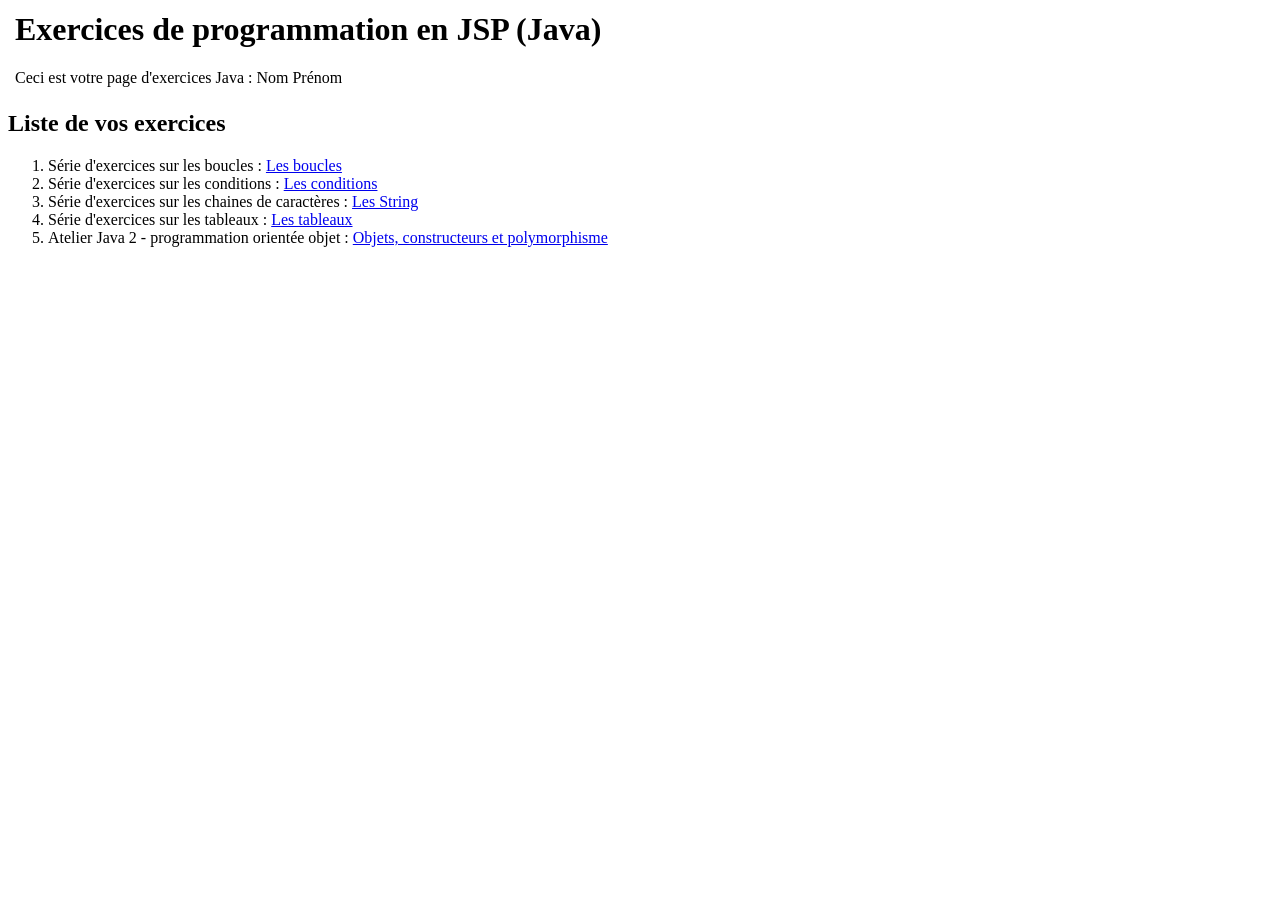
==== index.html @ 51e66d0b "Ajouter l'atelier Java 2 POO" ====
<html>
<head>
<title>Java</title>
<meta charset="UTF-8">  
</head>
<body bgcolor=white>

<table border="0">
<tr>
<td>
</td>
<td>
<h1>Exercices de programmation en JSP (Java)</h1>
<p>Ceci est votre page d'exercices Java : Nom Prénom
</td>
</tr>
</table>
<h2>Liste de vos exercices</h2>
<p>
<ol>
<li>Série d'exercices sur les boucles : <a href="lesboucles.jsp"> Les boucles</a>
<li>Série d'exercices sur les conditions : <a href="lesconditions.jsp"> Les conditions</a>
<li>Série d'exercices sur les chaines de caractères : <a href="leschaines.jsp"> Les String</a>
<li>Série d'exercices sur les tableaux : <a href="lestableaux.jsp"> Les tableaux</a>
<li>Atelier Java 2 - programmation orientée objet : <a href="ATELIER_JAVA2_2026/index.html"> Objets, constructeurs et polymorphisme</a>
</ol>

</body>
</html>
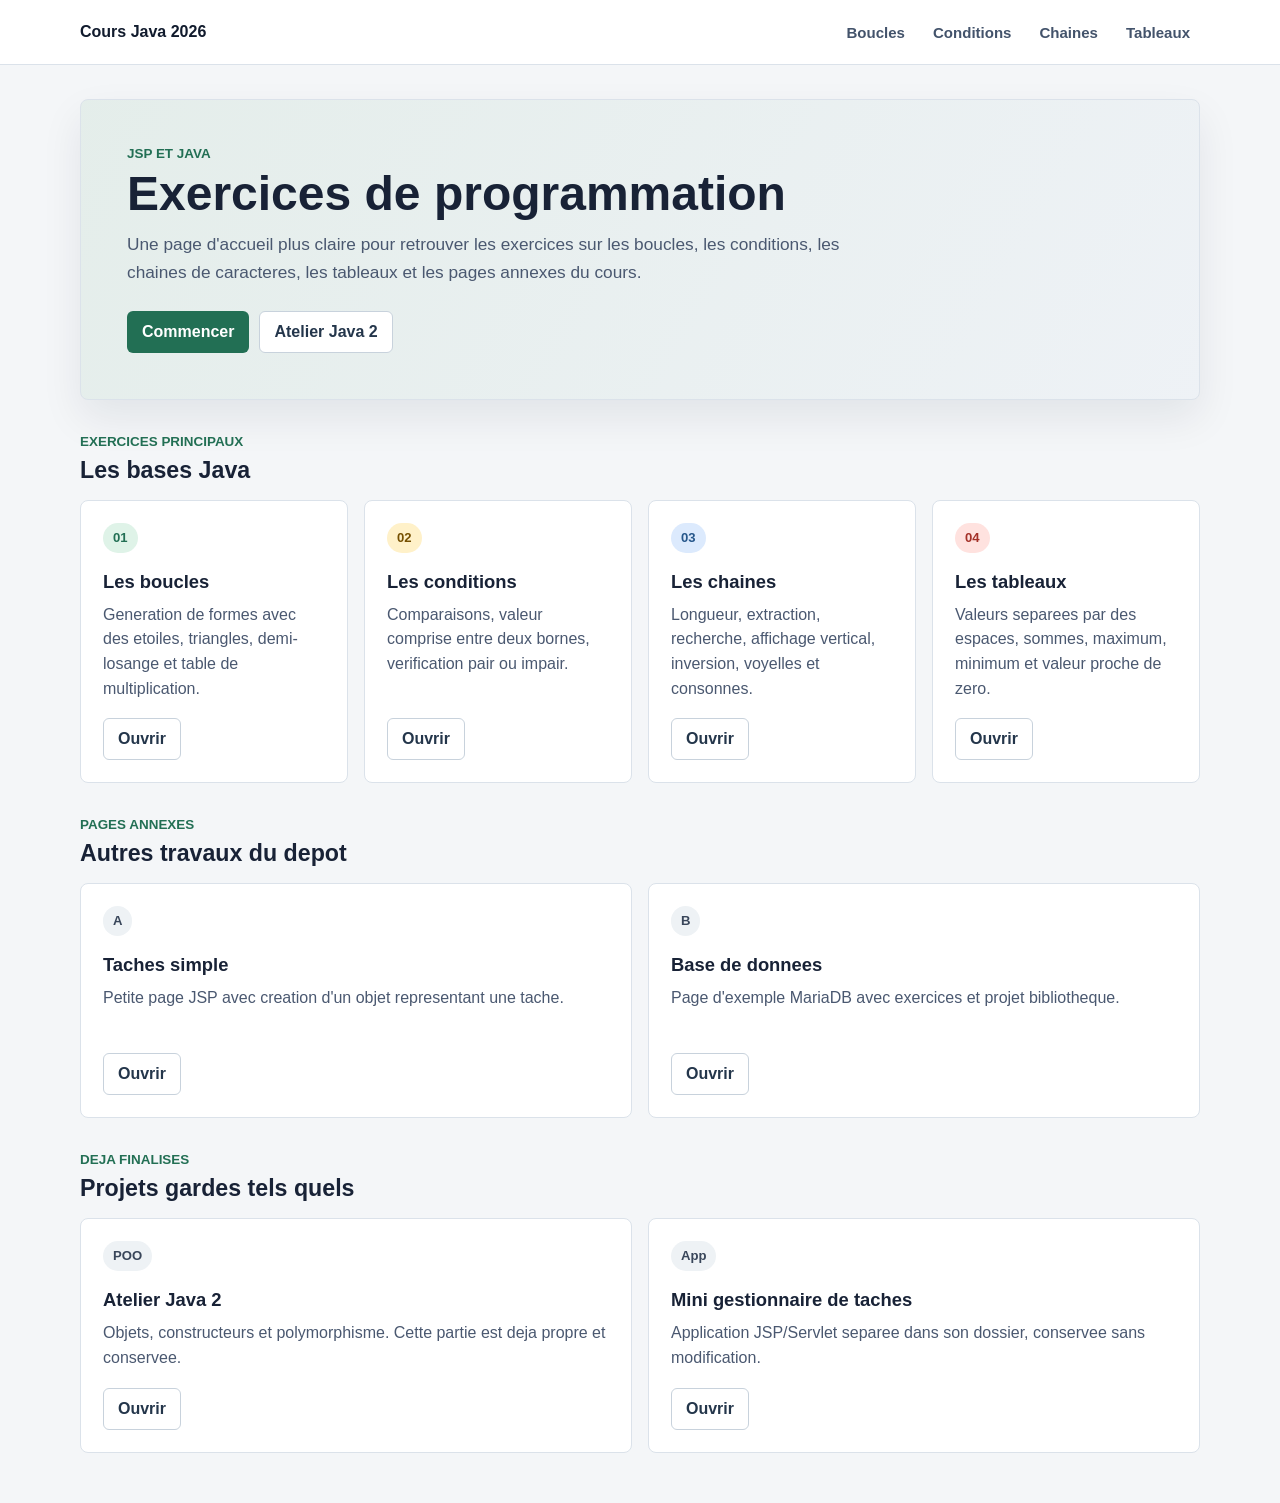
==== commit 38e1bf9d: "Ameliorer le design des exercices Java" ====
--- a/index.html
+++ b/index.html
@@ -1,30 +1,114 @@
-<html>
-<head>
-<title>Java</title>
-<meta charset="UTF-8">  
-</head>
-<body bgcolor=white>
-
-<table border="0">
-<tr>
-<td>
-</td>
-<td>
-<h1>Exercices de programmation en JSP (Java)</h1>
-<p>Ceci est votre page d'exercices Java : Nom Prénom
-</td>
-</tr>
-</table>
-<h2>Liste de vos exercices</h2>
-<p>
-<ol>
-<li>Série d'exercices sur les boucles : <a href="lesboucles.jsp"> Les boucles</a>
-<li>Série d'exercices sur les conditions : <a href="lesconditions.jsp"> Les conditions</a>
-<li>Série d'exercices sur les chaines de caractères : <a href="leschaines.jsp"> Les String</a>
-<li>Série d'exercices sur les tableaux : <a href="lestableaux.jsp"> Les tableaux</a>
-<li>Atelier Java 2 - programmation orientée objet : <a href="ATELIER_JAVA2_2026/index.html"> Objets, constructeurs et polymorphisme</a>
-</ol>
-
-</body>
-</html>
-
+<!DOCTYPE html>
+<html lang="fr">
+<head>
+    <title>Cours Java 2026</title>
+    <meta charset="UTF-8">
+    <meta name="viewport" content="width=device-width, initial-scale=1.0">
+    <link rel="stylesheet" href="style.css">
+</head>
+<body>
+<header class="site-header">
+    <nav class="top-nav" aria-label="Navigation principale">
+        <a class="brand" href="index.html">Cours Java 2026</a>
+        <div class="nav-links">
+            <a href="lesboucles.jsp">Boucles</a>
+            <a href="lesconditions.jsp">Conditions</a>
+            <a href="leschaines.jsp">Chaines</a>
+            <a href="lestableaux.jsp">Tableaux</a>
+        </div>
+    </nav>
+</header>
+
+<main class="page">
+    <section class="hero">
+        <p class="eyebrow">JSP et Java</p>
+        <h1>Exercices de programmation</h1>
+        <p class="hero-text">
+            Une page d'accueil plus claire pour retrouver les exercices sur les boucles, les conditions,
+            les chaines de caracteres, les tableaux et les pages annexes du cours.
+        </p>
+        <div class="hero-actions">
+            <a class="button primary" href="lesboucles.jsp">Commencer</a>
+            <a class="button secondary" href="ATELIER_JAVA2_2026/index.html">Atelier Java 2</a>
+        </div>
+    </section>
+
+    <section class="section-heading">
+        <p class="eyebrow">Exercices principaux</p>
+        <h2>Les bases Java</h2>
+    </section>
+
+    <section class="exercise-grid" aria-label="Exercices principaux">
+        <article class="exercise-card accent-green">
+            <span class="tag">01</span>
+            <h3>Les boucles</h3>
+            <p>Generation de formes avec des etoiles, triangles, demi-losange et table de multiplication.</p>
+            <a class="card-link" href="lesboucles.jsp">Ouvrir</a>
+        </article>
+
+        <article class="exercise-card accent-gold">
+            <span class="tag">02</span>
+            <h3>Les conditions</h3>
+            <p>Comparaisons, valeur comprise entre deux bornes, verification pair ou impair.</p>
+            <a class="card-link" href="lesconditions.jsp">Ouvrir</a>
+        </article>
+
+        <article class="exercise-card accent-blue">
+            <span class="tag">03</span>
+            <h3>Les chaines</h3>
+            <p>Longueur, extraction, recherche, affichage vertical, inversion, voyelles et consonnes.</p>
+            <a class="card-link" href="leschaines.jsp">Ouvrir</a>
+        </article>
+
+        <article class="exercise-card accent-red">
+            <span class="tag">04</span>
+            <h3>Les tableaux</h3>
+            <p>Valeurs separees par des espaces, sommes, maximum, minimum et valeur proche de zero.</p>
+            <a class="card-link" href="lestableaux.jsp">Ouvrir</a>
+        </article>
+    </section>
+
+    <section class="section-heading">
+        <p class="eyebrow">Pages annexes</p>
+        <h2>Autres travaux du depot</h2>
+    </section>
+
+    <section class="exercise-grid secondary-grid" aria-label="Autres pages">
+        <article class="exercise-card">
+            <span class="tag">A</span>
+            <h3>Taches simple</h3>
+            <p>Petite page JSP avec creation d'un objet representant une tache.</p>
+            <a class="card-link" href="taches.jsp">Ouvrir</a>
+        </article>
+
+        <article class="exercise-card">
+            <span class="tag">B</span>
+            <h3>Base de donnees</h3>
+            <p>Page d'exemple MariaDB avec exercices et projet bibliotheque.</p>
+            <a class="card-link" href="Select_BDD.jsp">Ouvrir</a>
+        </article>
+    </section>
+
+    <section class="section-heading">
+        <p class="eyebrow">Deja finalises</p>
+        <h2>Projets gardes tels quels</h2>
+    </section>
+
+    <section class="exercise-grid secondary-grid" aria-label="Projets finalises">
+        <article class="exercise-card">
+            <span class="tag">POO</span>
+            <h3>Atelier Java 2</h3>
+            <p>Objets, constructeurs et polymorphisme. Cette partie est deja propre et conservee.</p>
+            <a class="card-link" href="ATELIER_JAVA2_2026/index.html">Ouvrir</a>
+        </article>
+
+        <article class="exercise-card">
+            <span class="tag">App</span>
+            <h3>Mini gestionnaire de taches</h3>
+            <p>Application JSP/Servlet separee dans son dossier, conservee sans modification.</p>
+            <a class="card-link" href="Mini-Gestionnaire-de-Taches-Collaboratif/src/main/webapp/index.jsp">Ouvrir</a>
+        </article>
+    </section>
+</main>
+</body>
+</html>
--- a/style.css
+++ b/style.css
@@ -0,0 +1,388 @@
+:root {
+    color-scheme: light;
+    font-family: Arial, Helvetica, sans-serif;
+    color: #182236;
+    background: #f4f6f8;
+}
+
+* {
+    box-sizing: border-box;
+}
+
+body {
+    margin: 0;
+    min-height: 100vh;
+    background: #f4f6f8;
+}
+
+a {
+    color: inherit;
+}
+
+code {
+    border-radius: 4px;
+    background: #eef2f5;
+    padding: 2px 5px;
+    color: #39465a;
+    font-size: 0.95em;
+}
+
+.site-header {
+    border-bottom: 1px solid #dbe2ea;
+    background: #ffffff;
+}
+
+.top-nav {
+    width: min(1120px, calc(100% - 32px));
+    min-height: 64px;
+    margin: 0 auto;
+    display: flex;
+    align-items: center;
+    justify-content: space-between;
+    gap: 18px;
+}
+
+.brand {
+    color: #111b2d;
+    font-weight: 900;
+    text-decoration: none;
+}
+
+.nav-links {
+    display: flex;
+    flex-wrap: wrap;
+    gap: 8px;
+    justify-content: flex-end;
+}
+
+.nav-links a {
+    border-radius: 6px;
+    padding: 8px 10px;
+    color: #43536b;
+    font-size: 0.94rem;
+    font-weight: 800;
+    text-decoration: none;
+}
+
+.nav-links a:hover,
+.card-link:hover,
+.back-link:hover {
+    color: #226f54;
+}
+
+.page {
+    width: min(1120px, calc(100% - 32px));
+    margin: 0 auto;
+    padding: 34px 0 50px;
+}
+
+.hero,
+.panel,
+.form-panel,
+.exercise-card,
+.result-card {
+    border: 1px solid #dbe2ea;
+    border-radius: 8px;
+    background: #ffffff;
+}
+
+.hero {
+    padding: 46px;
+    background:
+        linear-gradient(120deg, rgba(34, 111, 84, 0.12), rgba(38, 87, 139, 0.08)),
+        #ffffff;
+    box-shadow: 0 18px 42px rgba(18, 30, 48, 0.08);
+}
+
+.hero.compact {
+    padding: 32px;
+}
+
+.eyebrow {
+    margin: 0 0 8px;
+    color: #226f54;
+    font-size: 0.84rem;
+    font-weight: 900;
+    letter-spacing: 0;
+    text-transform: uppercase;
+}
+
+h1,
+h2,
+h3,
+p {
+    margin-top: 0;
+}
+
+h1 {
+    max-width: 760px;
+    margin-bottom: 12px;
+    font-size: 3rem;
+    line-height: 1.05;
+}
+
+h2 {
+    margin-bottom: 14px;
+    font-size: 1.45rem;
+}
+
+h3 {
+    margin-bottom: 10px;
+    font-size: 1.15rem;
+}
+
+.hero-text,
+.lead {
+    max-width: 760px;
+    color: #4a5870;
+    font-size: 1.08rem;
+    line-height: 1.6;
+}
+
+.hero-actions,
+.form-actions {
+    display: flex;
+    flex-wrap: wrap;
+    gap: 10px;
+    margin-top: 24px;
+}
+
+.button,
+.card-link {
+    display: inline-flex;
+    align-items: center;
+    justify-content: center;
+    min-height: 42px;
+    border-radius: 6px;
+    padding: 10px 14px;
+    border: 1px solid transparent;
+    font: inherit;
+    font-weight: 900;
+    text-decoration: none;
+    cursor: pointer;
+}
+
+.button.primary {
+    background: #226f54;
+    color: #ffffff;
+}
+
+.button.secondary,
+.card-link {
+    border-color: #c8d2dc;
+    background: #ffffff;
+    color: #24364b;
+}
+
+.section-heading {
+    margin: 34px 0 16px;
+}
+
+.exercise-grid,
+.result-grid {
+    display: grid;
+    grid-template-columns: repeat(4, minmax(0, 1fr));
+    gap: 16px;
+}
+
+.secondary-grid {
+    grid-template-columns: repeat(2, minmax(0, 1fr));
+}
+
+.exercise-card,
+.result-card,
+.form-panel {
+    padding: 22px;
+}
+
+.exercise-card {
+    display: flex;
+    min-height: 235px;
+    flex-direction: column;
+    align-items: flex-start;
+}
+
+.exercise-card p,
+.result-card p,
+.notice {
+    color: #4a5870;
+    line-height: 1.55;
+}
+
+.exercise-card .card-link {
+    margin-top: auto;
+}
+
+.tag {
+    display: inline-flex;
+    align-items: center;
+    min-height: 30px;
+    margin-bottom: 18px;
+    border-radius: 999px;
+    padding: 5px 10px;
+    background: #eef2f5;
+    color: #39465a;
+    font-size: 0.82rem;
+    font-weight: 900;
+}
+
+.accent-green .tag {
+    background: #dff3e8;
+    color: #226f54;
+}
+
+.accent-gold .tag {
+    background: #fff1c9;
+    color: #765000;
+}
+
+.accent-blue .tag {
+    background: #dceafd;
+    color: #26578b;
+}
+
+.accent-red .tag {
+    background: #ffe2df;
+    color: #a43128;
+}
+
+.form-panel {
+    margin: 24px 0;
+}
+
+.form-grid {
+    display: grid;
+    grid-template-columns: repeat(3, minmax(0, 1fr));
+    gap: 14px;
+}
+
+.field {
+    display: grid;
+    gap: 6px;
+}
+
+.field.full {
+    grid-column: 1 / -1;
+}
+
+label {
+    color: #2c3b4f;
+    font-weight: 900;
+}
+
+input {
+    width: 100%;
+    min-height: 42px;
+    border: 1px solid #b8c4d1;
+    border-radius: 6px;
+    padding: 10px 12px;
+    background: #ffffff;
+    color: #172033;
+    font: inherit;
+}
+
+.panel {
+    margin-top: 24px;
+    padding: 28px;
+}
+
+.result-grid {
+    grid-template-columns: repeat(2, minmax(0, 1fr));
+}
+
+.result-grid.three {
+    grid-template-columns: repeat(3, minmax(0, 1fr));
+}
+
+.result-card.highlight {
+    border-color: #9fcab9;
+    background: #f4fbf7;
+}
+
+.result-card ul {
+    margin: 0;
+    padding-left: 20px;
+    color: #4a5870;
+    line-height: 1.7;
+}
+
+.pattern,
+.text-output {
+    overflow-x: auto;
+    margin: 0;
+    border-radius: 6px;
+    background: #101827;
+    padding: 14px;
+    color: #eff6ff;
+    font-family: Consolas, Monaco, monospace;
+    line-height: 1.45;
+    white-space: pre;
+}
+
+.data-table {
+    width: 100%;
+    border-collapse: collapse;
+    overflow: hidden;
+    border-radius: 6px;
+}
+
+.data-table th,
+.data-table td {
+    border-bottom: 1px solid #dbe2ea;
+    padding: 10px;
+    text-align: left;
+}
+
+.data-table th {
+    background: #eef2f5;
+    color: #2c3b4f;
+}
+
+.back-link {
+    display: inline-flex;
+    margin-top: 24px;
+    color: #26578b;
+    font-weight: 900;
+    text-decoration: none;
+}
+
+@media (max-width: 980px) {
+    .exercise-grid,
+    .result-grid,
+    .result-grid.three {
+        grid-template-columns: repeat(2, minmax(0, 1fr));
+    }
+
+    .form-grid {
+        grid-template-columns: 1fr;
+    }
+}
+
+@media (max-width: 700px) {
+    .top-nav {
+        display: grid;
+        align-items: flex-start;
+        padding: 14px 0;
+    }
+
+    .nav-links {
+        justify-content: flex-start;
+    }
+
+    .hero,
+    .hero.compact,
+    .panel {
+        padding: 24px;
+    }
+
+    h1 {
+        font-size: 2.15rem;
+    }
+
+    .exercise-grid,
+    .secondary-grid,
+    .result-grid,
+    .result-grid.three {
+        grid-template-columns: 1fr;
+    }
+}
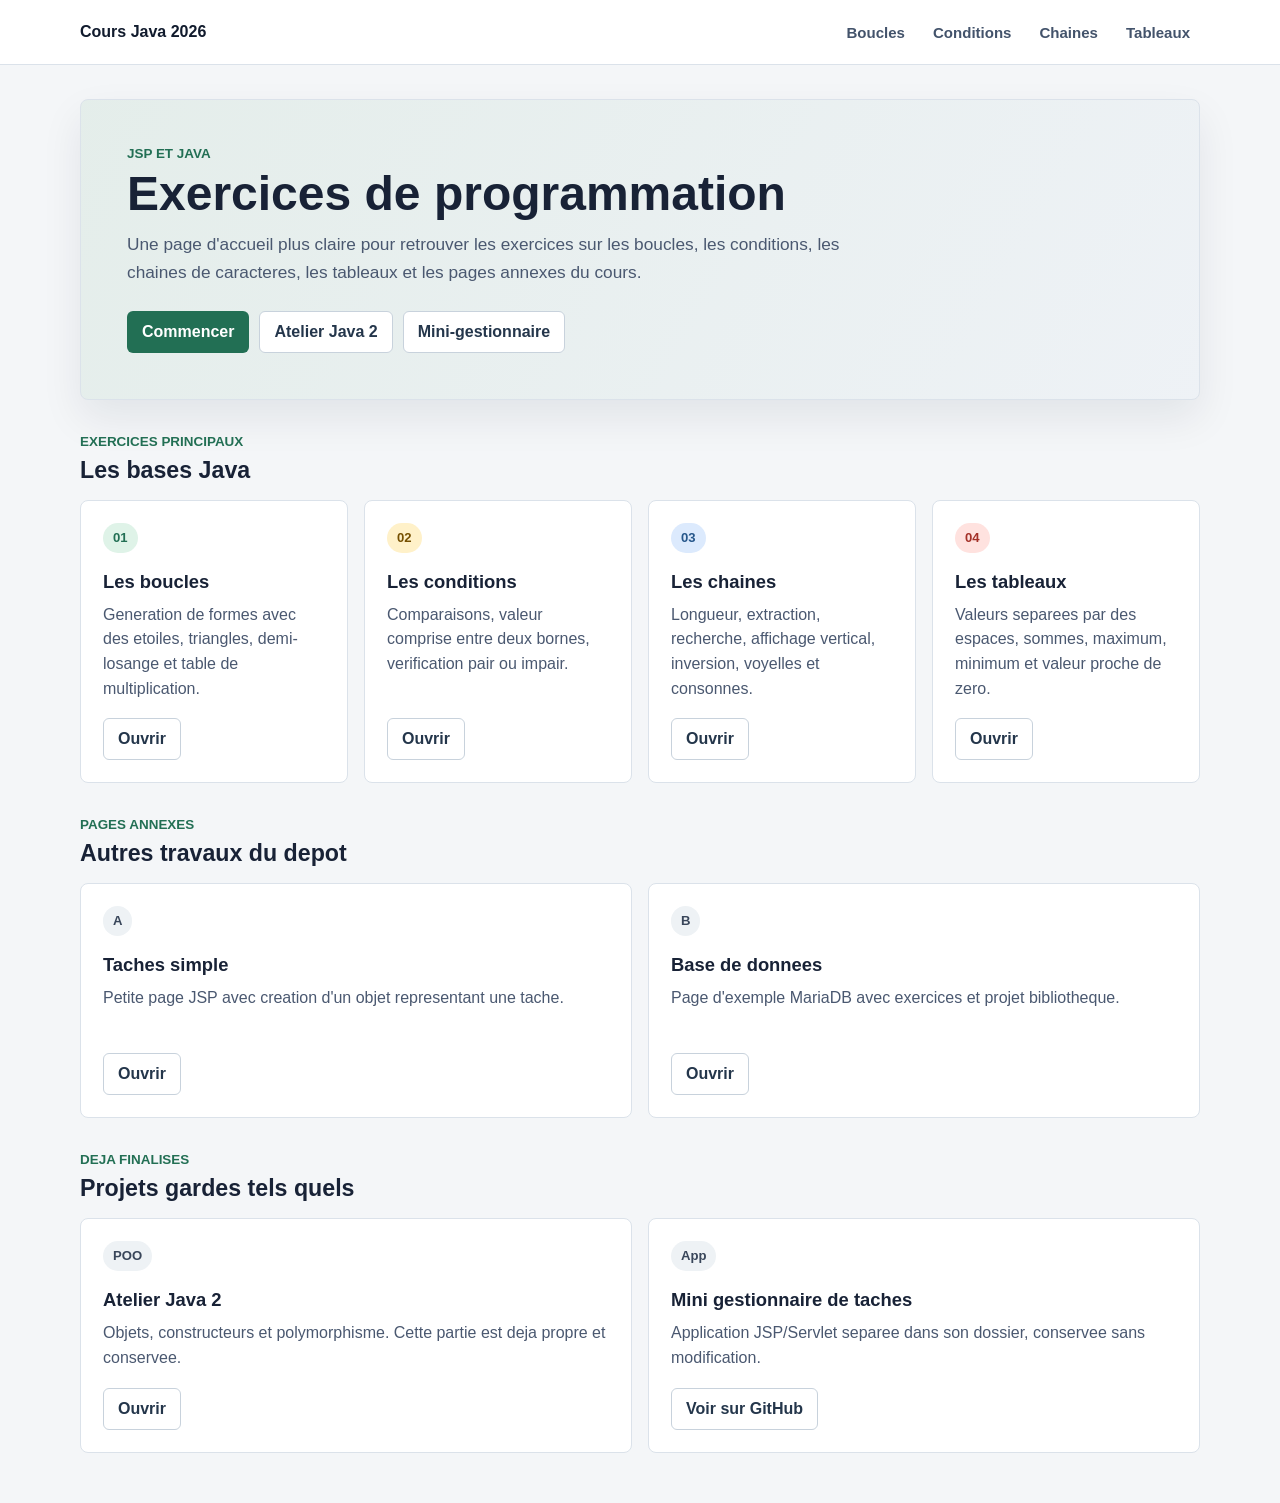
==== commit b072b9e6: "Ajouter le lien mini gestionnaire en accueil" ====
--- a/index.html
+++ b/index.html
@@ -30,6 +30,7 @@
         <div class="hero-actions">
             <a class="button primary" href="lesboucles.jsp">Commencer</a>
             <a class="button secondary" href="ATELIER_JAVA2_2026/index.html">Atelier Java 2</a>
+            <a class="button secondary" href="https://github.com/slowezfr/Cours_JAVA_2026/tree/main/Mini-Gestionnaire-de-Taches-Collaboratif">Mini-gestionnaire</a>
         </div>
     </section>
 
@@ -106,7 +107,7 @@
             <span class="tag">App</span>
             <h3>Mini gestionnaire de taches</h3>
             <p>Application JSP/Servlet separee dans son dossier, conservee sans modification.</p>
-            <a class="card-link" href="Mini-Gestionnaire-de-Taches-Collaboratif/src/main/webapp/index.jsp">Ouvrir</a>
+            <a class="card-link" href="https://github.com/slowezfr/Cours_JAVA_2026/tree/main/Mini-Gestionnaire-de-Taches-Collaboratif">Voir sur GitHub</a>
         </article>
     </section>
 </main>
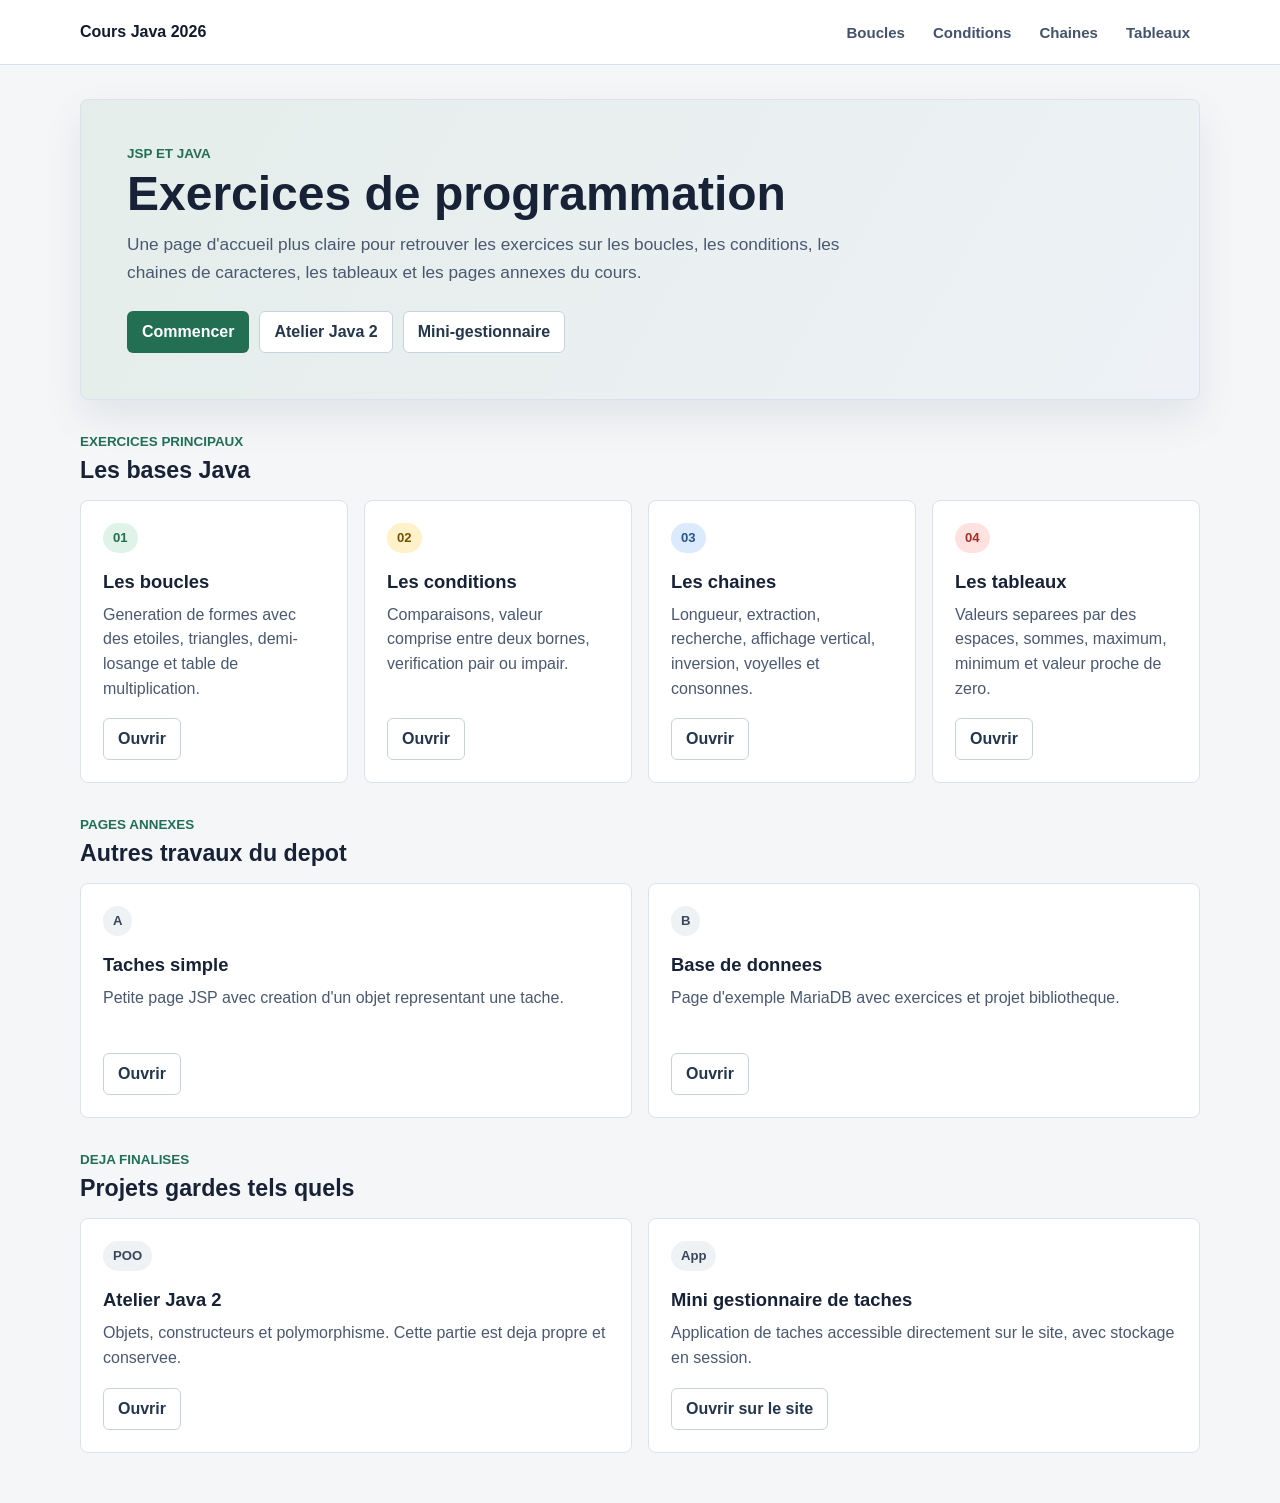
==== commit c0edd3c3: "Publier le mini gestionnaire sur le site" ====
--- a/index.html
+++ b/index.html
@@ -30,7 +30,7 @@
         <div class="hero-actions">
             <a class="button primary" href="lesboucles.jsp">Commencer</a>
             <a class="button secondary" href="ATELIER_JAVA2_2026/index.html">Atelier Java 2</a>
-            <a class="button secondary" href="https://github.com/slowezfr/Cours_JAVA_2026/tree/main/Mini-Gestionnaire-de-Taches-Collaboratif">Mini-gestionnaire</a>
+            <a class="button secondary" href="Mini-Gestionnaire-de-Taches-Collaboratif/">Mini-gestionnaire</a>
         </div>
     </section>
 
@@ -106,8 +106,8 @@
         <article class="exercise-card">
             <span class="tag">App</span>
             <h3>Mini gestionnaire de taches</h3>
-            <p>Application JSP/Servlet separee dans son dossier, conservee sans modification.</p>
-            <a class="card-link" href="https://github.com/slowezfr/Cours_JAVA_2026/tree/main/Mini-Gestionnaire-de-Taches-Collaboratif">Voir sur GitHub</a>
+            <p>Application de taches accessible directement sur le site, avec stockage en session.</p>
+            <a class="card-link" href="Mini-Gestionnaire-de-Taches-Collaboratif/">Ouvrir sur le site</a>
         </article>
     </section>
 </main>
